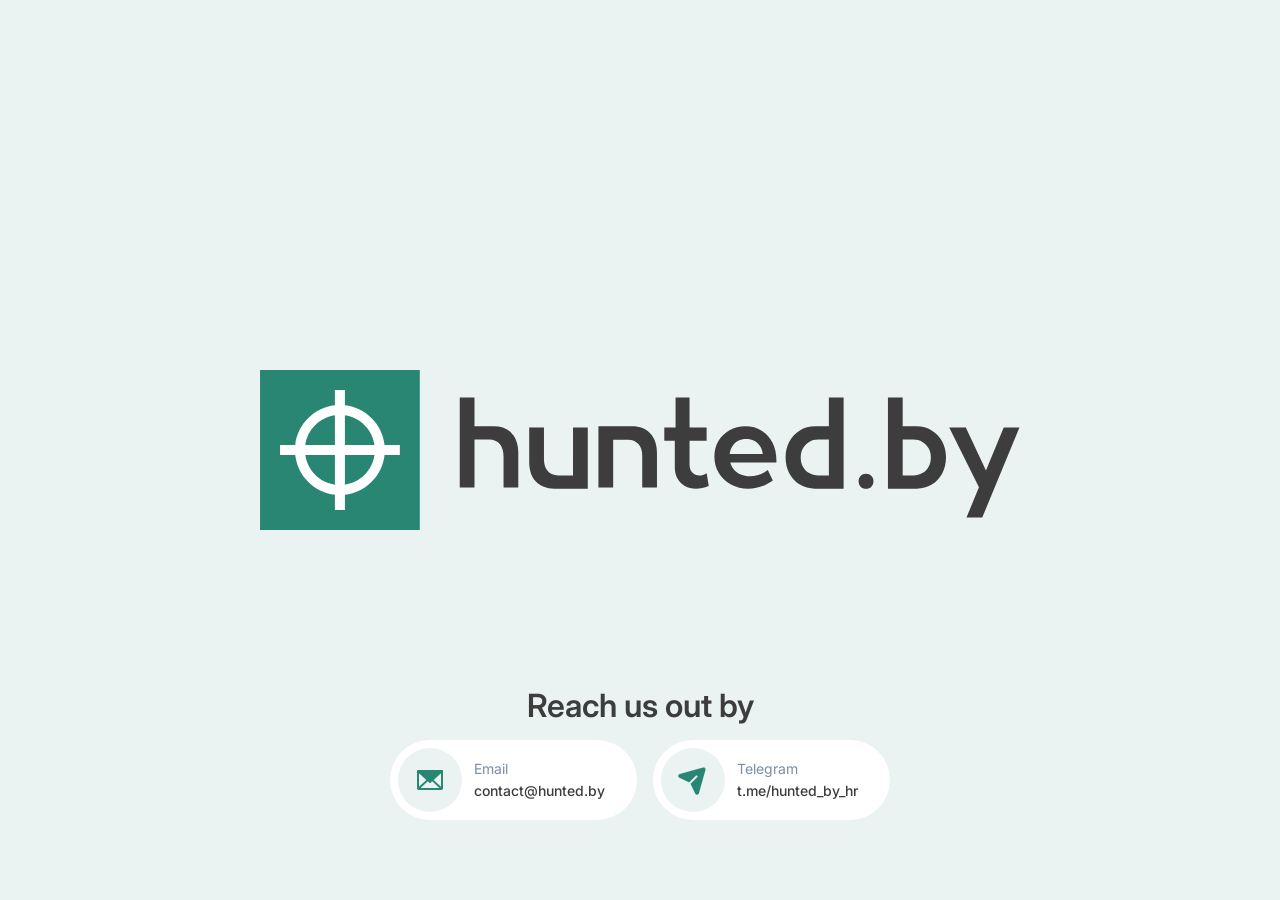
==== index.html @ 5113d1ab "Update" ====
<!DOCTYPE html>
<html lang="en">

<head>
    <meta charset="UTF-8">
    <meta name="viewport" content="width=device-width, initial-scale=1.0">
    <title>Hunted.by</title>

    <link rel="stylesheet" href="source/css/main.css">
    <link rel="stylesheet" href="source/css/media.css">

    <link rel="shortcut icon" href="source/img/favicon.png" type="image/x-icon">

    <link rel="preconnect" href="https://fonts.googleapis.com">
    <link rel="preconnect" href="https://fonts.gstatic.com" crossorigin>
    <link href="https://fonts.googleapis.com/css2?family=Inter:wght@100..900&display=swap" rel="stylesheet">

</head>

<body>

    <div class="wrapper_page">
        <img src="source/img/logo.svg" alt="" class="logo">
        <div class="wrapper_link">
            <div class="title">Reach us out by</div>
            <div class="link">
                <a href="mailto::contact@hunted.by" target="_blank">
                    <div class="img_box">
                        <img src="source/img/Envelope.svg" alt="">
                    </div>
                    <div class="details">
                        <div class="name">Email</div>
                        <div class="link_name">contact@hunted.by</div>
                    </div>
                </a>
                <a href="https://t.me/hunted_by_hr" target="_blank">
                    <div class="img_box">
                        <img src="source/img/PaperPlaneTilt.svg" alt="">
                    </div>
                    <div class="details">
                        <div class="name">Telegram</div>
                        <div class="link_name">t.me/hunted_by_hr</div>
                    </div>
                </a>
            </div>
        </div>
    </div>

    <script src="source/js/main.js"></script>

</body>

</html>
---- source/css/main.css ----
* {
  margin: 0;
  padding: 0;
  -webkit-box-sizing: border-box;
          box-sizing: border-box;
  font-family: system-ui, -apple-system, BlinkMacSystemFont, "Segoe UI", Roboto, Oxygen, Ubuntu, Cantarell, "Open Sans", "Helvetica Neue", sans-serif;
  -webkit-user-select: none;
     -moz-user-select: none;
      -ms-user-select: none;
          user-select: none;
}

a {
  text-decoration: none;
  cursor: pointer;
}

img {
  pointer-events: none;
}

button {
  border: none;
  background: none;
  cursor: pointer;
  outline: none;
}

html, body {
  min-width: 100%;
  min-height: 100%;
  height: 100%;
}

.wrapper_page {
  min-width: 100%;
  min-height: 100%;
  display: -webkit-box;
  display: -ms-flexbox;
  display: flex;
  -webkit-box-align: center;
      -ms-flex-align: center;
          align-items: center;
  -webkit-box-pack: center;
      -ms-flex-pack: center;
          justify-content: center;
  position: relative;
  background: var(--Green-White-1, #EAF3F1);
}
.wrapper_page .logo {
  max-width: 760px;
  width: calc(100% - 80px);
}
.wrapper_page .wrapper_link {
  display: -webkit-box;
  display: -ms-flexbox;
  display: flex;
  -webkit-box-align: center;
      -ms-flex-align: center;
          align-items: center;
  -webkit-box-orient: vertical;
  -webkit-box-direction: normal;
      -ms-flex-direction: column;
          flex-direction: column;
  gap: 24px;
  position: absolute;
  bottom: 80px;
}
.wrapper_page .wrapper_link .title {
  color: var(--Green-Dark-1, #3D3D3D);
  font-family: Inter;
  font-size: 32px;
  font-style: normal;
  font-weight: 600;
  line-height: 20px;
}
.wrapper_page .wrapper_link .link {
  display: -webkit-box;
  display: -ms-flexbox;
  display: flex;
  -webkit-box-align: center;
      -ms-flex-align: center;
          align-items: center;
  gap: 16px;
}
.wrapper_page .wrapper_link .link a {
  display: -webkit-box;
  display: -ms-flexbox;
  display: flex;
  height: 80px;
  padding: 16px 32px 16px 8px;
  -webkit-box-pack: center;
      -ms-flex-pack: center;
          justify-content: center;
  -webkit-box-align: center;
      -ms-flex-align: center;
          align-items: center;
  gap: 12px;
  border-radius: 80px;
  background: #FFF;
  -webkit-transition: 0.3s ease;
  transition: 0.3s ease;
}
.wrapper_page .wrapper_link .link a:hover {
  -webkit-transform: scale(1.04);
          transform: scale(1.04);
}
.wrapper_page .wrapper_link .link a:active {
  -webkit-transform: scale(1);
          transform: scale(1);
}
.wrapper_page .wrapper_link .link a .details {
  display: -webkit-box;
  display: -ms-flexbox;
  display: flex;
  -webkit-box-orient: vertical;
  -webkit-box-direction: normal;
      -ms-flex-direction: column;
          flex-direction: column;
  -webkit-box-pack: center;
      -ms-flex-pack: center;
          justify-content: center;
  -webkit-box-align: start;
      -ms-flex-align: start;
          align-items: flex-start;
  gap: 2px;
}
.wrapper_page .wrapper_link .link a .details .name {
  color: #7B8CA3;
  font-family: Inter;
  font-size: 14px;
  font-style: normal;
  font-weight: 400;
  line-height: 20px;
}
.wrapper_page .wrapper_link .link a .details .link_name {
  color: var(--Green-Dark-1, #3D3D3D);
  font-family: Inter;
  font-size: 14px;
  font-style: normal;
  font-weight: 500;
  line-height: 20px;
}
.wrapper_page .wrapper_link .link a .img_box {
  display: -webkit-box;
  display: -ms-flexbox;
  display: flex;
  width: 64px;
  height: 64px;
  -webkit-box-pack: center;
      -ms-flex-pack: center;
          justify-content: center;
  -webkit-box-align: center;
      -ms-flex-align: center;
          align-items: center;
  gap: 10px;
  border-radius: 100px;
  background: #EAF3F1;
}
.wrapper_page .wrapper_link .link a .img_box img {
  width: 32px;
  height: 32px;
  -ms-flex-negative: 0;
      flex-shrink: 0;
}
---- source/css/media.css ----
@media screen and (max-width: 1024px) {
  .wrapper_page .link {
    -webkit-box-orient: vertical;
    -webkit-box-direction: normal;
        -ms-flex-direction: column;
            flex-direction: column;
  }
}
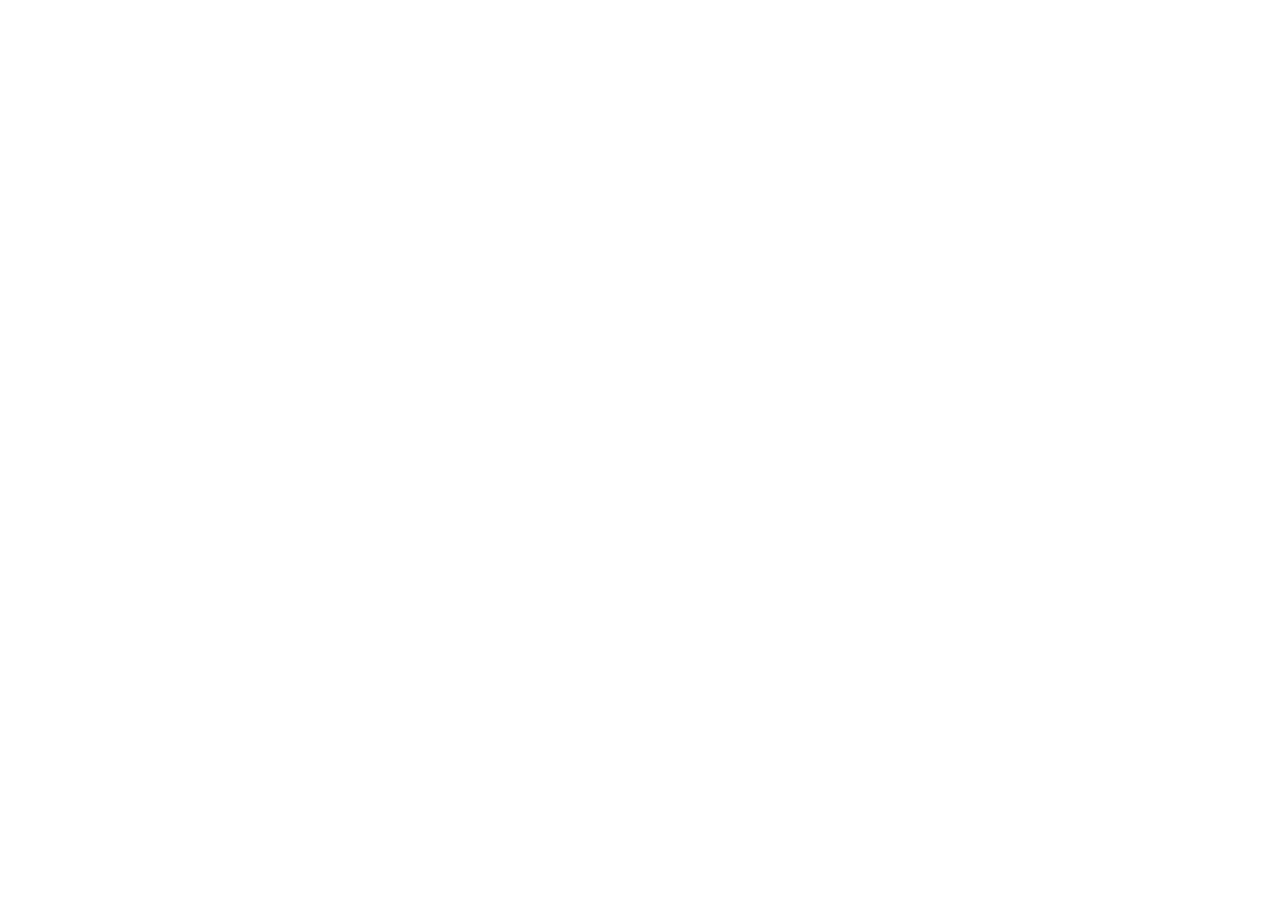
==== commit 93a05313: "feat: New website" ====
--- a/index.html
+++ b/index.html
@@ -1,53 +1,15 @@
-<!DOCTYPE html>
+<!doctype html>
 <html lang="en">
-
-<head>
-    <meta charset="UTF-8">
-    <meta name="viewport" content="width=device-width, initial-scale=1.0">
+  <head>
+    <meta charset="UTF-8" />
+    <link rel="icon" type="image/png" href="/favicon.png" />
+    <meta name="viewport" content="width=device-width, initial-scale=1.0" />
+    <meta name="theme-color" content="#679b6d" />
     <title>Hunted.by</title>
-
-    <link rel="stylesheet" href="source/css/main.css">
-    <link rel="stylesheet" href="source/css/media.css">
-
-    <link rel="shortcut icon" href="source/img/favicon.png" type="image/x-icon">
-
-    <link rel="preconnect" href="https://fonts.googleapis.com">
-    <link rel="preconnect" href="https://fonts.gstatic.com" crossorigin>
-    <link href="https://fonts.googleapis.com/css2?family=Inter:wght@100..900&display=swap" rel="stylesheet">
-
-</head>
-
-<body>
-
-    <div class="wrapper_page">
-        <img src="source/img/logo.svg" alt="" class="logo">
-        <div class="wrapper_link">
-            <div class="title">Reach us out by</div>
-            <div class="link">
-                <a href="mailto::contact@hunted.by" target="_blank">
-                    <div class="img_box">
-                        <img src="source/img/Envelope.svg" alt="">
-                    </div>
-                    <div class="details">
-                        <div class="name">Email</div>
-                        <div class="link_name">contact@hunted.by</div>
-                    </div>
-                </a>
-                <a href="https://t.me/hunted_by_hr" target="_blank">
-                    <div class="img_box">
-                        <img src="source/img/PaperPlaneTilt.svg" alt="">
-                    </div>
-                    <div class="details">
-                        <div class="name">Telegram</div>
-                        <div class="link_name">t.me/hunted_by_hr</div>
-                    </div>
-                </a>
-            </div>
-        </div>
-    </div>
-
-    <script src="source/js/main.js"></script>
-
-</body>
-
-</html>+    <script type="module" crossorigin src="/assets/index-Cm7G3ySW.js"></script>
+    <link rel="stylesheet" crossorigin href="/assets/index-r51dilni.css">
+  </head>
+  <body>
+    <div id="root"></div>
+  </body>
+</html>
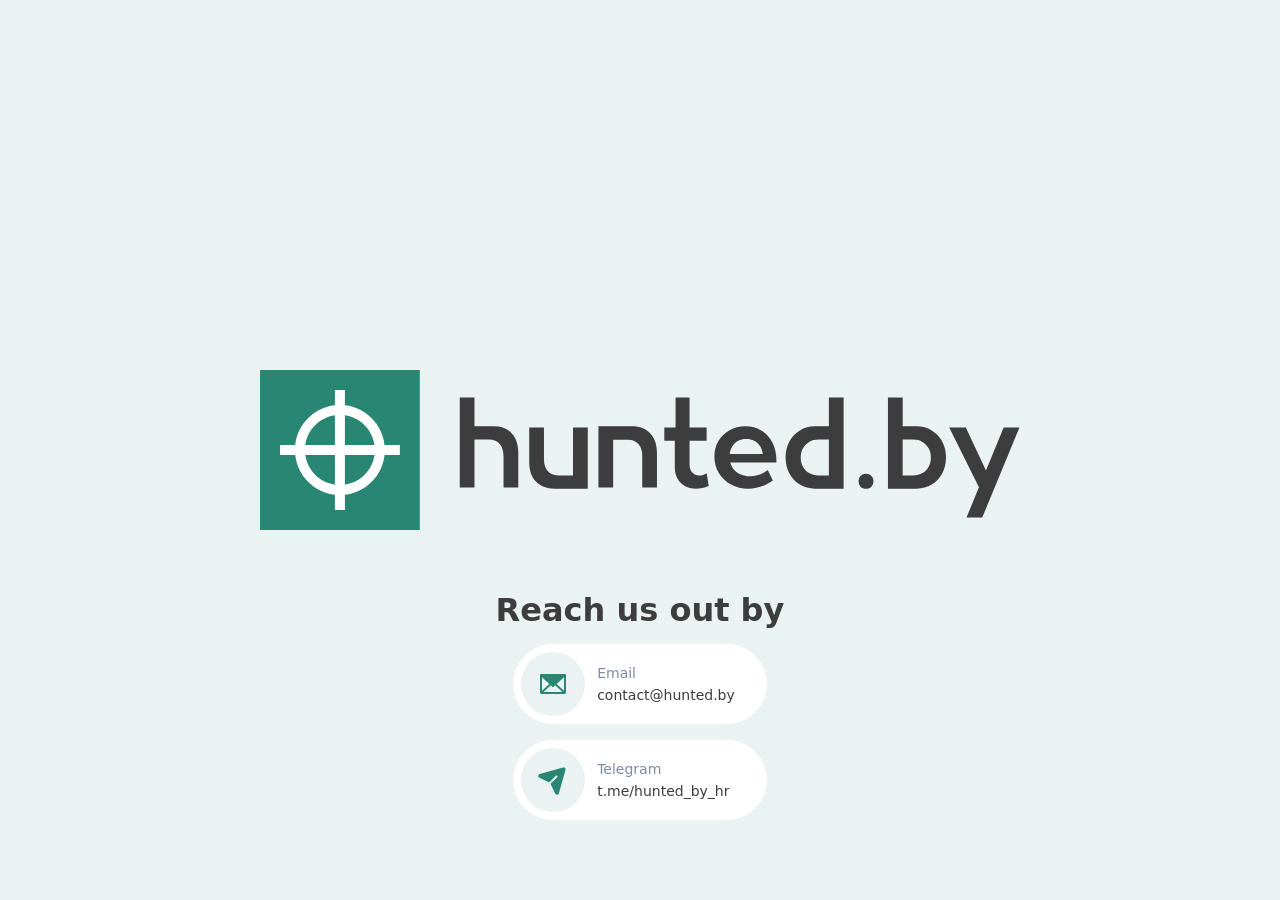
==== commit ff268474: "feat: Website update" ====
--- a/index.html
+++ b/index.html
@@ -6,7 +6,7 @@
     <meta name="viewport" content="width=device-width, initial-scale=1.0" />
     <meta name="theme-color" content="#679b6d" />
     <title>Hunted.by</title>
-    <script type="module" crossorigin src="/assets/index-Cm7G3ySW.js"></script>
+    <script type="module" crossorigin src="/assets/index-Bx8MABu4.js"></script>
     <link rel="stylesheet" crossorigin href="/assets/index-r51dilni.css">
   </head>
   <body>
